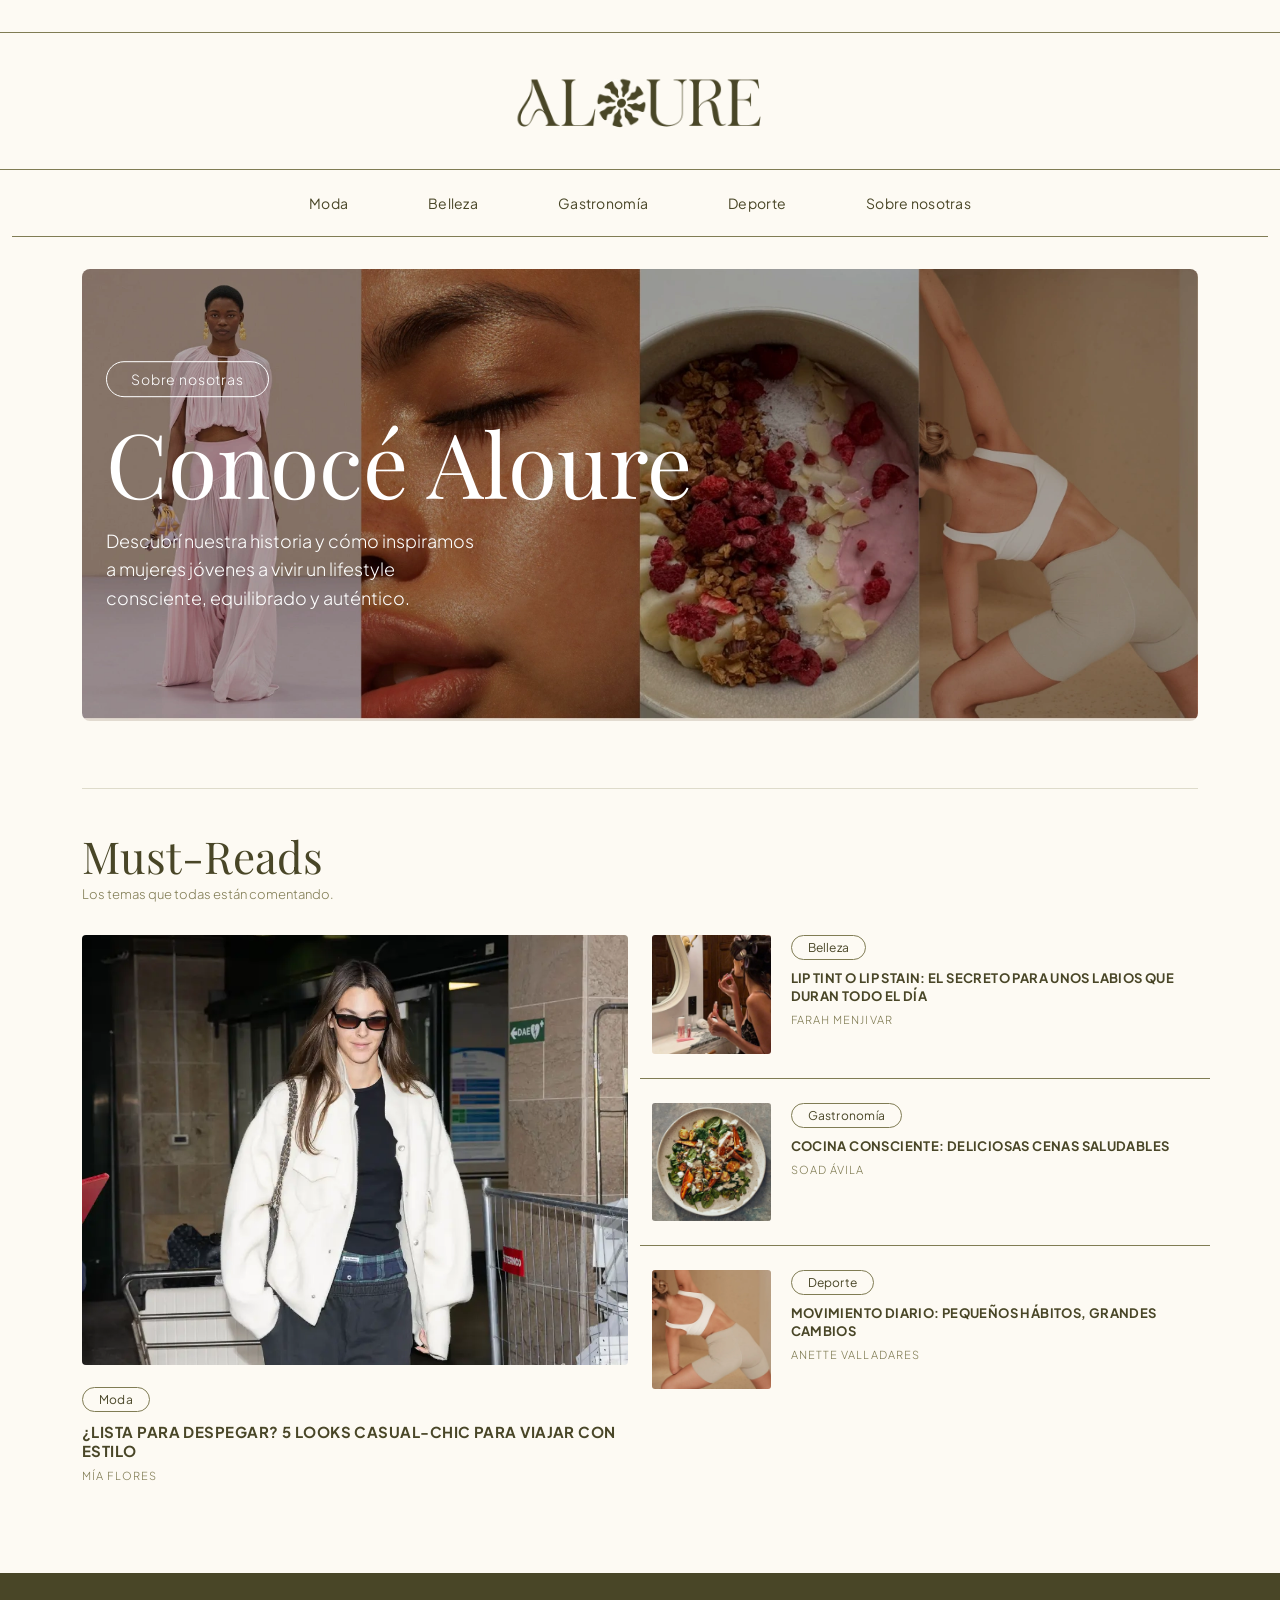
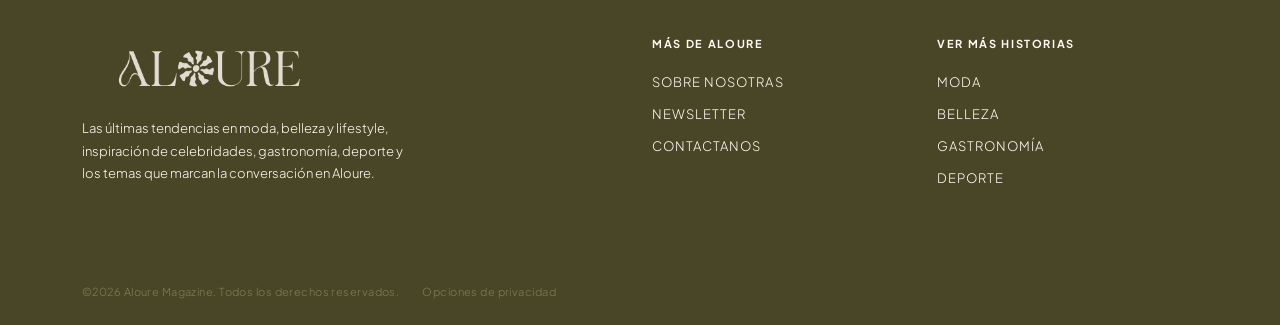
==== index.html @ c26150ba "Carga inicial de contenido Primer Avance Proyecto" ====
<!doctype html>
<html lang="es">
<head>
  <meta charset="UTF-8">
  <meta name="viewport" content="width=device-width, initial-scale=1.0">
  <title>Aloure Magazine | Inicio</title>
 <link href="css/bootstrap.min.css" rel="stylesheet">
	<link href="css/bootstrap-custom.css" rel="stylesheet">
  <link href="css/style.css" rel="stylesheet">
</head>

<body>

  <header>
    <section id="logo-header">
      <div class="container text-center">
        <img src="img/logoverde.png" href="index.html" alt="Aloure Magazine" class="logo-img">
      </div>
    </section>

    <div class="container-fluid">
      <nav id="navbar" class="navbar navbar-expand-lg navbar-light">
        <button class="navbar-toggler" type="button" data-bs-toggle="collapse"
          data-bs-target="#nav-menu" aria-controls="nav-menu"
          aria-expanded="false" aria-label="Toggle navigation">
          <span class="navbar-toggler-icon"></span>
        </button>
        <div class="collapse navbar-collapse justify-content-center" id="nav-menu">
          <ul class="navbar-nav">
            <li class="nav-item"><a class="nav-link" href="moda.html">Moda</a></li>
            <li class="nav-item"><a class="nav-link" href="#">Belleza</a></li>
            <li class="nav-item"><a class="nav-link" href="gastronomia.html">Gastronomía</a></li>
            <li class="nav-item"><a class="nav-link" href="#">Deporte</a></li>
            <li class="nav-item"><a class="nav-link" href="#">Sobre nosotras</a></li>
          </ul>
        </div>
      </nav>
    </div>

  </header>

  <section id="hero">
    <div class="container">
      <div id="hero-contenido">
        <a href="#" class="btn-hero">Sobre nosotras</a>
        <h1>Conocé Aloure</h1>
        <p>Descubrí nuestra historia y cómo inspiramos a mujeres jóvenes a vivir un lifestyle consciente, equilibrado y auténtico.</p>
      </div>
      <img src="img/banner-inicio.webp" alt="Conocé Aloure" class="img-fluid w-100">
    </div>
  </section>

  <section id="must-reads">
    <div class="container">
      <hr class="divider">

      <div class="header-seccion">
        <h2>Must-Reads</h2>
        <p>Los temas que todas están comentando.</p>
      </div>

      <div class="row">

        <article class="col-lg-6 col-sm-12 col-12">
          <div class="feature-card">
            <img src="img/must-read.webp" alt="Portada preview Moda" class="img-fluid w-100 feature-card-img">
            <div class="feature-card-body">
              <span class="tag">Moda</span>
              <h3>¿Lista para despegar? 5 looks casual-chic para viajar con estilo</h3>
              <p class="autor">Mía Flores</p>
            </div>
          </div>
        </article>

		  
        <article class="col-lg-6 col-sm-12 col-12 align-self-start">

          <div class="side-card row">
            <div class="col-lg-3 col-sm-3 col-3">
              <img src="img/must-read-belleza.webp" alt="Portada preview Belleza" class="img-fluid side-card-img">
            </div>
            <div class="col-lg-9 col-sm-9 col-9 side-card-body">
              <span class="tag">Belleza</span>
              <h4>Lip Tint o Lip Stain: el secreto para unos labios que duran todo el día</h4>
              <p class="autor">Farah Menjivar</p>
            </div>
          </div>

          <div class="side-card row">
            <div class="col-lg-3 col-sm-3 col-3">
              <img src="img/must-read-gastro.webp" alt="Portada preview Gastronomía" class="img-fluid side-card-img">
            </div>
            <div class="col-lg-9 col-sm-9 col-9 side-card-body">
              <span class="tag">Gastronomía</span>
              <h4>Cocina consciente: deliciosas cenas saludables</h4>
              <p class="autor">Soad Ávila</p>
            </div>
          </div>

          <div class="side-card row">
            <div class="col-lg-3 col-sm-3 col-3">
              <img src="img/must-read-deporte.webp" alt="Deporte" class="img-fluid side-card-img">
            </div>
            <div class="col-lg-9 col-sm-9 col-9 side-card-body">
              <span class="tag">Deporte</span>
              <h4>Movimiento diario: pequeños hábitos, grandes cambios</h4>
              <p class="autor">Anette Valladares</p>
            </div>
          </div>

        </article>

      </div>
    </div>
  </section>

  <section id="footer">
    <div class="container">
      <div class="row">

        <article class="col-lg-6 col-sm-12 col-12 footer-brand">
          <img src="img/logoblanco.png" alt="Aloure" class="footer-logo-img">
          <p>Las últimas tendencias en moda, belleza y lifestyle, inspiración de celebridades, gastronomía, deporte y los temas que marcan la conversación en Aloure.</p>
        </article>

        <article class="col-lg-3 col-sm-6 col-6 footer-col">
          <h5>Más de Aloure</h5>
          <a href="#">Sobre nosotras</a>
          <a href="#">Newsletter</a>
          <a href="#">Contactanos</a>
        </article>

        <article class="col-lg-3 col-sm-6 col-6 footer-col">
          <h5>Ver más historias</h5>
          <a href="#">Moda</a>
          <a href="#">Belleza</a>
          <a href="#">Gastronomía</a>
          <a href="#">Deporte</a>
        </article>

      </div>
    </div>
  </section>


  <section id="footer-bottom">
    <div class="container">
      <p class="d-inline">©2026 Aloure Magazine. Todos los derechos reservados.</p>
      <p class="d-inline">Opciones de privacidad</p>
    </div>
  </section>

  <script src="https://cdn.jsdelivr.net/npm/bootstrap@5.3.3/dist/js/bootstrap.bundle.min.js"></script>

</body>
</html>
---- css/style.css ----
@import url('https://fonts.googleapis.com/css2?family=Playfair+Display:ital,wght@0,400;0,500;0,600;1,400&family=Plus+Jakarta+Sans:wght@300;400;500&display=swap');

:root {
  --color-crema:      #fdfaf3;
  --color-negro:      #1a1a0e;
  --color-oliva:      #494627;
  --color-dorado:     #807c54;
  --color-rosado:     #965580;
  --color-rosado-claro: #c47aab;
  --color-menu:       #494627;
  --color-menu-hover: #965580;
  --font-titulo:      'Playfair Display', serif;
  --font-cuerpo:      'Plus Jakarta Sans', sans-serif;
}


body {
  font-family: var(--font-cuerpo);
  background-color: #fdfaf3 !important;
  color: var(--color-negro);
  font-weight: 300;
}

#logo-header {
  border-top: 1px solid var(--color-dorado);
  border-bottom: 1px solid var(--color-dorado);
  background-color: var(--color-crema);
  margin-top: 32px;
  padding: 28px 0;
}

#logo-header .logo-img {
  height: 80px;
  width: auto;
}

#navbar {
  background-color: var(--color-crema);
  border-bottom: 1px solid var(--color-dorado);
}

#navbar .nav-link {
  color: var(--color-menu);
  font-size: 14px;
  letter-spacing: 0.02em;
  font-weight: 400;
  padding: 16px 40px;
  transition: color 0.3s ease;
}

#navbar .nav-link:hover {
  color: var(--color-menu-hover);
}

#hero {
  margin-top: 32px;
  position: relative;
}

#hero .container {
  position: relative;
}

#hero-contenido {
  position: absolute;
  top: 50%;
  left: 12px;
  padding-left: 24px;
  transform: translateY(-50%);
  z-index: 10;
  max-width: 700px;
}

#hero-contenido .btn-hero {
  display: inline-block;
  border: 1px solid #fff;
  border-radius: 20px;
  color: #fff;
  text-decoration: none;
  font-size: 14px;
  letter-spacing: 0.06em;
  padding: 8px 24px;
  margin-bottom: 20px;
}

#hero img {
  border-radius: 8px;
  display: block;
}

#hero-contenido h1 {
  font-family: var(--font-titulo);
  font-size: clamp(48px, 7vw, 90px);
  font-weight: 400;
  color: #fff;
  line-height: 1;
  margin-bottom: 20px;
}

#hero-contenido p {
  font-size: clamp(13px, 1.4vw, 18px);
  color: #fff;
  max-width: 380px;
  line-height: 1.6;
}

#must-reads {
  padding: 4% 0 5%;
}

#must-reads .divider {
  border: none;
  border-top: 1px solid var(--color-dorado);
  margin-bottom: 4%;
}

#must-reads .header-seccion {
  margin-bottom: 3%;
}

#must-reads .header-seccion h2 {
  font-family: var(--font-titulo);
  font-size: 44px;
  font-weight: 400;
  line-height: 1;
  color: var(--color-oliva);
}

#must-reads .header-seccion p {
  font-size: 13px;
  color: var(--color-dorado);
  margin-top: 6px;
}

#must-reads .tag {
  display: inline-block;
  border: 1px solid var(--color-dorado);
  border-radius: 20px;
  padding: 4px 16px;
  font-size: 12px;
  letter-spacing: 0.02em;
  color: var(--color-oliva);
  margin-bottom: 10px;
  font-weight: 400;
}

#must-reads .feature-card {
  cursor: pointer;
}

#must-reads .feature-card-img {
  width: 100%;
  height: 430px;
  object-fit: cover;
  border-radius: 4px;
  display: block;
}

#must-reads .feature-card-body {
  padding: 4% 0 2%;
}

#must-reads .feature-card h3 {
  font-size: 15px;
  font-weight: 700;
  line-height: 1.3;
  text-transform: uppercase;
  letter-spacing: 0.03em;
  margin-bottom: 8px;
  color: var(--color-oliva);
  transition: color 0.3s ease;
}

#must-reads .feature-card .autor {
  font-size: 11px;
  color: var(--color-dorado);
  letter-spacing: 0.1em;
  text-transform: uppercase;
}

#must-reads .side-card {
  cursor: pointer;
  border-bottom: 1px solid var(--color-dorado);
  padding-top: 24px;
  padding-bottom: 24px;
}

#must-reads .side-card:first-child {
  padding-top: 0;
}

#must-reads .side-card:last-child {
  border-bottom: none;
}

#must-reads .side-card-img {
  width: 100%;
  aspect-ratio: 1 / 1;
  object-fit: cover;
  border-radius: 3px;
  display: block;
}

#must-reads .side-card-body {
  padding-left: 8px;
}

#must-reads .side-card-body h4 {
  font-size: 13px;
  font-weight: 700;
  text-transform: uppercase;
  letter-spacing: 0.03em;
  line-height: 1.35;
  margin-bottom: 8px;
  color: var(--color-oliva);
  transition: color 0.3s ease;
}

#must-reads .side-card:hover .side-card-body h4 {
  color: var(--color-rosado);
}

#must-reads .feature-card:hover h3 {
  color: var(--color-rosado);
}

#must-reads .side-card-body .autor {
  font-size: 11px;
  color: var(--color-dorado);
  letter-spacing: 0.1em;
  text-transform: uppercase;
}

#hero-moda {
  padding-top: 40px;
}

#hero-moda-inner {
  position: relative;
  overflow: hidden;
}

#hero-moda-img img {
  width: 100%;
  display: block;
  object-fit: cover;
}

#intro-moda {
  padding: 3% 0;
}

#intro-moda p {
  font-size: 18px;
  line-height: 1.8;
  color: var(--color-negro);
  max-width: 100%;
}

.seccion-articulo {
  padding: 1% 0 5%;
}

.seccion-articulo .divider {
  border: none;
  border-top: 1px solid var(--color-dorado);
  margin-bottom: 2%;
}

.seccion-articulo .header-seccion {
  margin-bottom: 2%;
}

.seccion-articulo .header-seccion h2 {
  font-family: var(--font-titulo);
  font-size: 44px;
  font-weight: 400;
  line-height: 1;
  color: var(--color-oliva);
}

.seccion-articulo .header-seccion p {
  font-size: 13px;
  color: var(--color-dorado);
  margin-top: 6px;
}

.seccion-articulo .articulo-img {
  width: 100%;
  height: auto;
  display: block;
  border-radius: 4px;
}

.seccion-articulo .articulo-body {
  display: flex;
  flex-direction: column;
  justify-content: flex-start;
  padding-left: 5%;
  padding-top: 0;
}

.seccion-articulo .tag {
  display: inline-block;
  border: 1px solid var(--color-dorado);
  border-radius: 20px;
  padding: 7px 24px;
  font-size: 15px;
  letter-spacing: 0.02em;
  color: var(--color-oliva);
  margin-bottom: 18px;
  font-weight: 400;
  width: fit-content;
}

.seccion-articulo .articulo-body h3 {
  font-family: var(--font-cuerpo);
  font-size: 21px;
  font-weight: 700;
  text-transform: uppercase;
  letter-spacing: 0.03em;
  line-height: 1.3;
  color: var(--color-oliva);
  margin-bottom: 16px;
  transition: color 0.3s ease;
}

.seccion-articulo .articulo-body:hover h3 {
  color: var(--color-rosado);
}

.seccion-articulo .articulo-desc {
  font-size: 17px;
  color: var(--color-negro);
  line-height: 1.7;
  margin-bottom: 18px;
}

.seccion-articulo .autor {
  font-size: 15px;
  color: var(--color-dorado);
  letter-spacing: 0.1em;
  text-transform: uppercase;
}

#footer {
  background-color: var(--color-oliva);
  color: var(--color-crema);
  padding: 5% 0 4%;
}

#footer .footer-logo-img {
  height: 60px;
  width: auto;
  display: block;
  margin-bottom: 20px;
}

#footer .footer-brand p {
  font-size: 13px;
  line-height: 1.75;
  color: var(--color-crema);
  max-width: 340px;
}

#footer .footer-col h5 {
  font-size: 11px;
  letter-spacing: 0.15em;
  text-transform: uppercase;
  color: var(--color-crema);
  margin-bottom: 24px;
  font-weight: 700;
}

#footer .footer-col a {
  display: block;
  color: var(--color-crema);
  text-decoration: none;
  font-size: 13px;
  letter-spacing: 0.08em;
  text-transform: uppercase;
  margin-bottom: 16px;
}

#footer .footer-col a:hover {
  color: var(--color-rosado-claro);
}

#footer-bottom {
  background-color: var(--color-oliva);
  padding: 2% 0;
}

#footer-bottom p {
  font-size: 11px;
  color: var(--color-dorado);
  letter-spacing: 0.04em;
  margin-right: 20px;
}

#hero-gastro-titulo {
  position: absolute;
  top: 50%;
  left: 0;
  right: 0;
  transform: translateY(-50%);
  background-color: var(--color-oliva);
  padding: 20px 0;
  text-align: center;
  z-index: 2;
}

#hero-gastro-titulo h1 {
  font-family: var(--font-titulo);
  font-style: italic;
  font-size: clamp(48px, 8vw, 100px);
  font-weight: 400;
  color: #fff;
  margin: 0;
  line-height: 1;
}

#intro-gastro {
  padding: 3% 0;
}
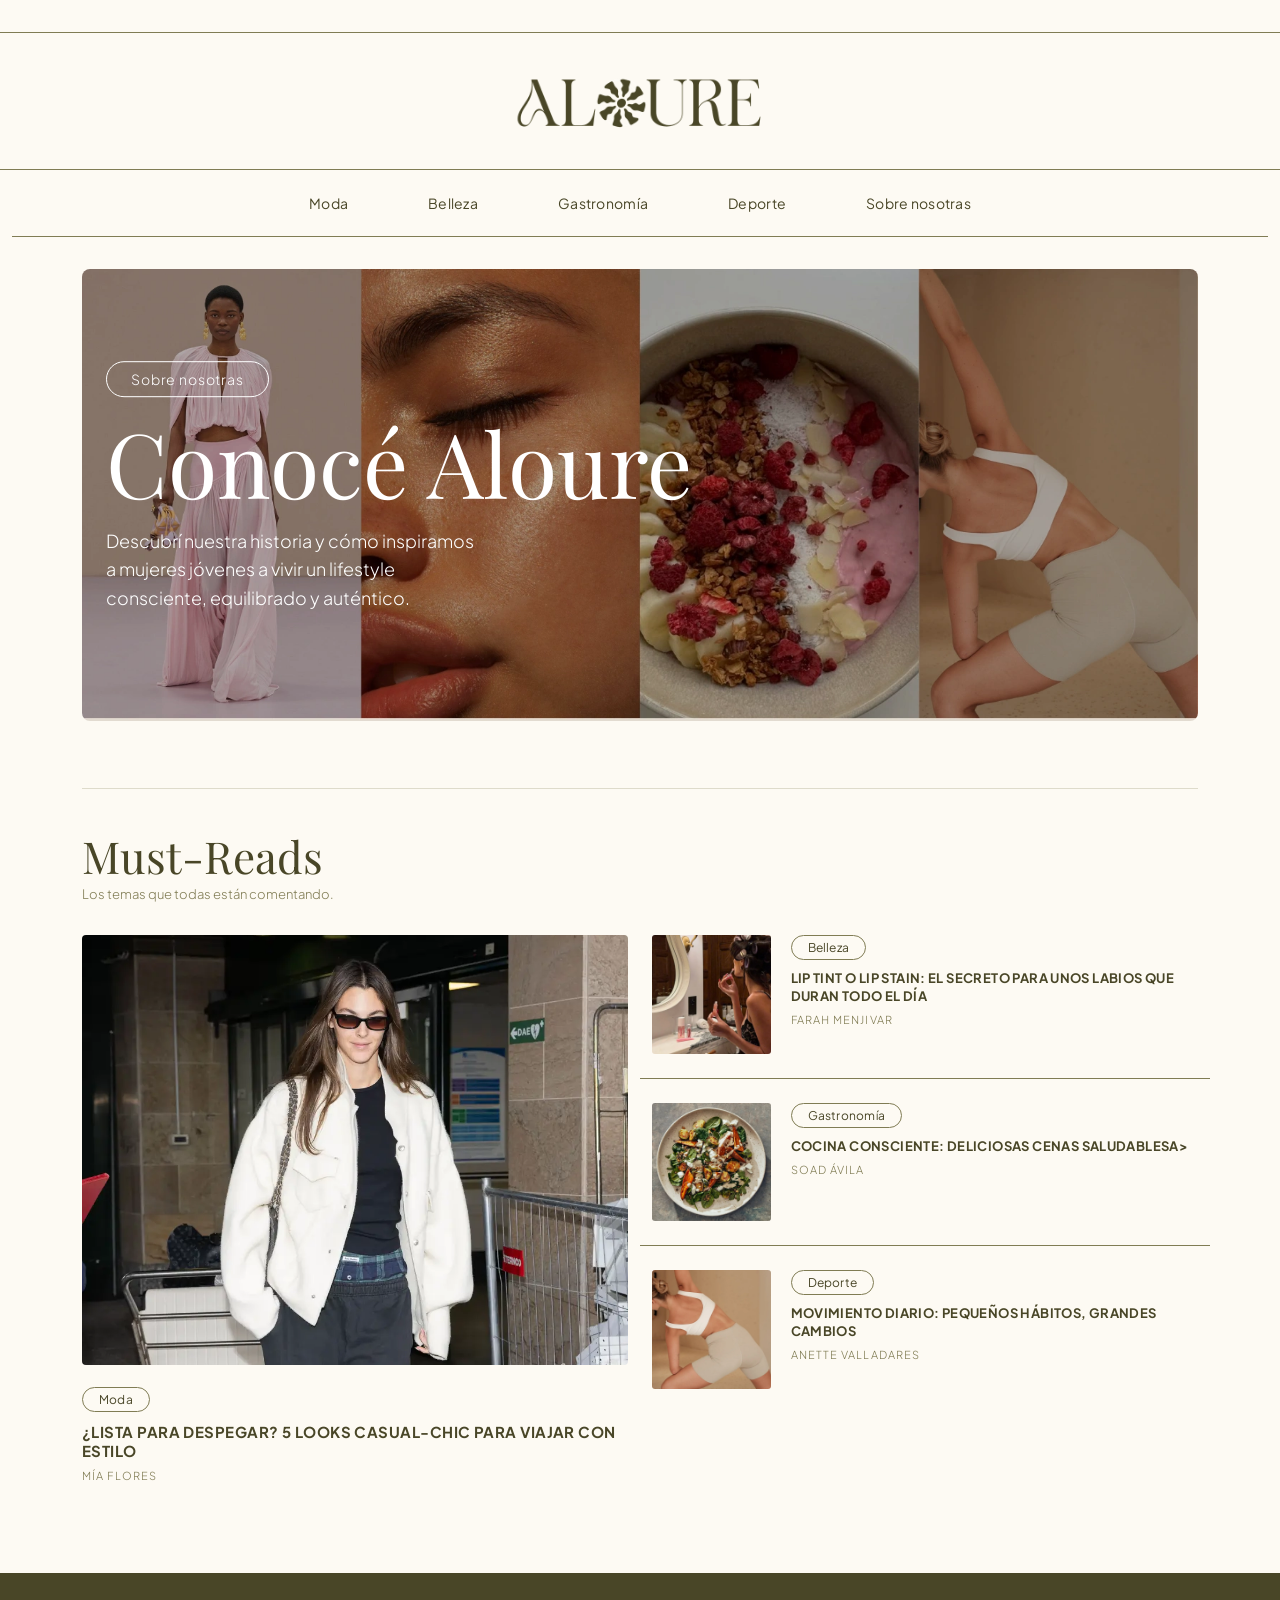
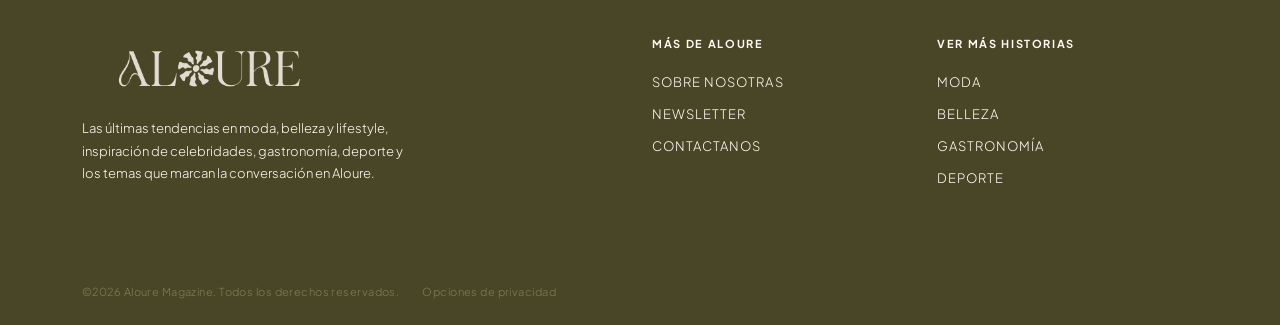
==== commit 118cc23f: "Update index.html" ====
--- a/index.html
+++ b/index.html
@@ -5,7 +5,6 @@
   <meta name="viewport" content="width=device-width, initial-scale=1.0">
   <title>Aloure Magazine | Inicio</title>
  <link href="css/bootstrap.min.css" rel="stylesheet">
-	<link href="css/bootstrap-custom.css" rel="stylesheet">
   <link href="css/style.css" rel="stylesheet">
 </head>
 
@@ -28,10 +27,10 @@
         <div class="collapse navbar-collapse justify-content-center" id="nav-menu">
           <ul class="navbar-nav">
             <li class="nav-item"><a class="nav-link" href="moda.html">Moda</a></li>
-            <li class="nav-item"><a class="nav-link" href="#">Belleza</a></li>
+            <li class="nav-item"><a class="nav-link" href="belleza.html">Belleza</a></li>
             <li class="nav-item"><a class="nav-link" href="gastronomia.html">Gastronomía</a></li>
-            <li class="nav-item"><a class="nav-link" href="#">Deporte</a></li>
-            <li class="nav-item"><a class="nav-link" href="#">Sobre nosotras</a></li>
+            <li class="nav-item"><a class="nav-link" href="deporte.html">Deporte</a></li>
+            <li class="nav-item"><a class="nav-link" href="sobrenosotras.html">Sobre nosotras</a></li>
           </ul>
         </div>
       </nav>
@@ -42,7 +41,7 @@
   <section id="hero">
     <div class="container">
       <div id="hero-contenido">
-        <a href="#" class="btn-hero">Sobre nosotras</a>
+        <a href="sobrenosotras.html" class="btn-hero">Sobre nosotras</a>
         <h1>Conocé Aloure</h1>
         <p>Descubrí nuestra historia y cómo inspiramos a mujeres jóvenes a vivir un lifestyle consciente, equilibrado y auténtico.</p>
       </div>
@@ -66,7 +65,7 @@
             <img src="img/must-read.webp" alt="Portada preview Moda" class="img-fluid w-100 feature-card-img">
             <div class="feature-card-body">
               <span class="tag">Moda</span>
-              <h3>¿Lista para despegar? 5 looks casual-chic para viajar con estilo</h3>
+              <h3><a href="articulo-moda.html" class="articulo-link">¿Lista para despegar? 5 looks casual-chic para viajar con estilo</a></h3>
               <p class="autor">Mía Flores</p>
             </div>
           </div>
@@ -81,7 +80,7 @@
             </div>
             <div class="col-lg-9 col-sm-9 col-9 side-card-body">
               <span class="tag">Belleza</span>
-              <h4>Lip Tint o Lip Stain: el secreto para unos labios que duran todo el día</h4>
+              <h4><a href="articulo-belleza.html" class="articulo-link">Lip Tint o Lip Stain: el secreto para unos labios que duran todo el día</a></h4>
               <p class="autor">Farah Menjivar</p>
             </div>
           </div>
@@ -92,7 +91,7 @@
             </div>
             <div class="col-lg-9 col-sm-9 col-9 side-card-body">
               <span class="tag">Gastronomía</span>
-              <h4>Cocina consciente: deliciosas cenas saludables</h4>
+              <h4><a href="articulo-gastronomia.html" class="articulo-link">Cocina consciente: deliciosas cenas saludables</a>a></h4>
               <p class="autor">Soad Ávila</p>
             </div>
           </div>
@@ -103,7 +102,7 @@
             </div>
             <div class="col-lg-9 col-sm-9 col-9 side-card-body">
               <span class="tag">Deporte</span>
-              <h4>Movimiento diario: pequeños hábitos, grandes cambios</h4>
+              <h4><a href="articulo-deporte.html" class="articulo-link">Movimiento diario: pequeños hábitos, grandes cambios</a></h4>
               <p class="autor">Anette Valladares</p>
             </div>
           </div>
@@ -125,17 +124,17 @@
 
         <article class="col-lg-3 col-sm-6 col-6 footer-col">
           <h5>Más de Aloure</h5>
-          <a href="#">Sobre nosotras</a>
+          <a href="sobrenosotras.html">Sobre nosotras</a>
           <a href="#">Newsletter</a>
-          <a href="#">Contactanos</a>
+          <a href="sobrenosotras.html">Contactanos</a>
         </article>
 
         <article class="col-lg-3 col-sm-6 col-6 footer-col">
           <h5>Ver más historias</h5>
-          <a href="#">Moda</a>
-          <a href="#">Belleza</a>
-          <a href="#">Gastronomía</a>
-          <a href="#">Deporte</a>
+          <a href="moda.html">Moda</a>
+          <a href="belleza.html">Belleza</a>
+          <a href="gastronomia.html">Gastronomía</a>
+          <a href="deporte.html">Deporte</a>
         </article>
 
       </div>
@@ -152,5 +151,15 @@
 
   <script src="https://cdn.jsdelivr.net/npm/bootstrap@5.3.3/dist/js/bootstrap.bundle.min.js"></script>
 
+	<script async src="https://www.googletagmanager.com/gtag/js?id=G-PDXMVX2MLP"></script>
+	
+<script>
+  window.dataLayer = window.dataLayer || [];
+  function gtag(){dataLayer.push(arguments);}
+  gtag('js', new Date());
+
+  gtag('config', 'G-PDXMVX2MLP');
+</script>
+
 </body>
-</html>+</html>
--- a/css/style.css
+++ b/css/style.css
@@ -1,18 +1,17 @@
 @import url('https://fonts.googleapis.com/css2?family=Playfair+Display:ital,wght@0,400;0,500;0,600;1,400&family=Plus+Jakarta+Sans:wght@300;400;500&display=swap');
 
 :root {
-  --color-crema:      #fdfaf3;
-  --color-negro:      #1a1a0e;
-  --color-oliva:      #494627;
-  --color-dorado:     #807c54;
-  --color-rosado:     #965580;
+  --color-crema:        #fdfaf3;
+  --color-negro:        #1a1a0e;
+  --color-oliva:        #494627;
+  --color-dorado:       #807c54;
+  --color-rosado:       #965580;
   --color-rosado-claro: #c47aab;
-  --color-menu:       #494627;
-  --color-menu-hover: #965580;
-  --font-titulo:      'Playfair Display', serif;
-  --font-cuerpo:      'Plus Jakarta Sans', sans-serif;
-}
-
+  --color-menu:         #494627;
+  --color-menu-hover:   #965580;
+  --font-titulo:        'Playfair Display', serif;
+  --font-cuerpo:        'Plus Jakarta Sans', sans-serif;
+}
 
 body {
   font-family: var(--font-cuerpo);
@@ -50,6 +49,10 @@
 
 #navbar .nav-link:hover {
   color: var(--color-menu-hover);
+}
+
+#navbar .nav-activo {
+  font-weight: 700;
 }
 
 #hero {
@@ -104,6 +107,7 @@
   line-height: 1.6;
 }
 
+
 #must-reads {
   padding: 4% 0 5%;
 }
@@ -342,6 +346,7 @@
   letter-spacing: 0.1em;
   text-transform: uppercase;
 }
+
 
 #footer {
   background-color: var(--color-oliva);
@@ -422,4 +427,366 @@
 
 #intro-gastro {
   padding: 3% 0;
-}+}
+
+#hero-belleza {
+  padding-top: 40px;
+}
+
+#hero-belleza-inner {
+  position: relative;
+  overflow: hidden;
+}
+
+#hero-belleza-img img {
+  width: 100%;
+  display: block;
+  object-fit: cover;
+}
+
+#hero-belleza-titulo {
+  background-color: var(--color-oliva);
+  padding: 20px 0;
+  text-align: center;
+}
+
+#hero-belleza-titulo h1 {
+  font-family: var(--font-titulo);
+  font-style: italic;
+  font-size: clamp(48px, 8vw, 100px);
+  font-weight: 400;
+  color: #fff;
+  margin: 0;
+  line-height: 1;
+}
+
+#intro-belleza {
+  padding: 3% 0;
+}
+
+#intro-belleza p {
+  font-size: 18px;
+  line-height: 1.8;
+  color: var(--color-negro);
+  max-width: 100%;
+}
+
+#navbar .nav-sobre-activo {
+  font-weight: 700;
+}
+
+ 
+#sobre-hero {
+  padding-top: 40px;
+  padding-bottom: 0;
+}
+ 
+#sobre-titulo {
+  font-family: var(--font-titulo);
+  font-size: clamp(32px, 4vw, 48px);
+  font-weight: 600;
+  color: var(--color-oliva);
+  text-align: center;
+  margin-bottom: 20px;
+}
+ 
+#sobre-banner-img {
+  width: 100%;
+  display: block;
+  object-fit: cover;
+  border-radius: 4px;
+}
+ 
+.sobre-seccion {
+  padding: 1.5% 0;
+}
+ 
+.sobre-divider {
+  border: none;
+  border-top: 1px solid var(--color-dorado);
+  margin-bottom: 16px;
+}
+ 
+.sobre-subtitulo {
+  font-family: var(--font-titulo);
+  font-style: italic;
+  font-size: clamp(24px, 3vw, 36px);
+  font-weight: 400;
+  color: var(--color-oliva);
+  margin-bottom: 12px;
+  line-height: 1.2;
+}
+ 
+.sobre-texto {
+  font-family: var(--font-cuerpo);
+  font-size: 15px;
+  font-weight: 300;
+  line-height: 1.65;
+  color: var(--color-negro);
+  margin-bottom: 8px;
+}
+ 
+ 
+.sobre-valor {
+  margin-bottom: 10px;
+}
+ 
+.sobre-valor-nombre {
+  font-family: var(--font-cuerpo);
+  font-size: 15px;
+  font-weight: 700;
+  color: var(--color-negro);
+  margin-bottom: 1px;
+}
+ 
+ 
+.sobre-contacto-cards {
+  margin-top: 20px;
+  margin-bottom: 40px;
+}
+ 
+.contacto-card {
+  background-color: var(--color-oliva);
+  padding: 28px 24px;
+  text-align: center;
+  border-radius: 4px;
+}
+ 
+.contacto-icono {
+  font-size: 32px;
+  color: #fff;
+  margin-bottom: 12px;
+  display: block;
+}
+ 
+.contacto-label {
+  font-family: var(--font-cuerpo);
+  font-size: 14px;
+  font-weight: 700;
+  color: #fff;
+  letter-spacing: 0.02em;
+  margin-bottom: 4px;
+}
+ 
+.contacto-dato {
+  font-family: var(--font-cuerpo);
+  font-size: 13px;
+  font-weight: 300;
+  color: #fff;
+  margin-bottom: 0;
+}
+ 
+ 
+#sobre-gracias {
+  font-family: var(--font-cuerpo);
+  font-size: 15px;
+  font-weight: 700;
+  color: var(--color-negro);
+  text-align: center;
+  margin-top: 4px;
+  margin-bottom: 30px;
+}
+
+a.articulo-link {
+  color: inherit;
+  text-decoration: none;
+}
+ 
+a.articulo-link:hover {
+  color: var(--color-rosado);
+}
+ 
+#articulo-header {
+  padding: 40px 0 0;
+  text-align: center;
+}
+ 
+.articulo-categoria {
+  font-family: var(--font-cuerpo);
+  font-size: 13px;
+  font-weight: 400;
+  letter-spacing: 0.12em;
+  color: var(--color-dorado);
+  margin-bottom: 12px;
+}
+ 
+.articulo-titulo {
+  font-family: var(--font-titulo);
+  font-size: clamp(32px, 5vw, 56px);
+  font-weight: 600;
+  color: var(--color-oliva);
+  line-height: 1.15;
+  margin-bottom: 16px;
+}
+ 
+.articulo-fecha {
+  font-family: var(--font-cuerpo);
+  font-size: 13px;
+  font-weight: 300;
+  color: var(--color-dorado);
+  margin-bottom: 0;
+}
+ 
+#articulo-banner {
+  padding: 24px 0 0;
+}
+ 
+.articulo-banner-img {
+  width: 100%;
+  display: block;
+  object-fit: cover;
+  border-radius: 4px;
+}
+ 
+#articulo-intro {
+  padding: 32px 0 8px;
+}
+ 
+.articulo-texto {
+  font-family: var(--font-cuerpo);
+  font-size: 15px;
+  font-weight: 300;
+  line-height: 1.75;
+  color: var(--color-negro);
+  margin-bottom: 16px;
+}
+ 
+.articulo-receta {
+  padding: 32px 0 8px;
+}
+ 
+.receta-separador {
+  display: flex;
+  align-items: center;
+  gap: 12px;
+  margin-bottom: 16px;
+}
+ 
+.receta-ornamento {
+  font-size: 18px;
+  color: var(--color-dorado);
+  letter-spacing: -2px;
+  white-space: nowrap;
+  flex-shrink: 0;
+}
+ 
+.receta-linea {
+  flex: 1;
+  border: none;
+  border-top: 1px solid var(--color-dorado);
+  margin: 0;
+}
+ 
+.receta-titulo {
+  font-family: var(--font-titulo);
+  font-style: italic;
+  font-size: clamp(22px, 3vw, 34px);
+  font-weight: 600;
+  color: var(--color-oliva);
+  line-height: 1.2;
+  margin-bottom: 12px;
+}
+ 
+.receta-contenido {
+  margin-top: 16px;
+}
+ 
+.receta-info {
+  padding-right: 40px;
+}
+ 
+.receta-subtitulo {
+  font-family: var(--font-titulo);
+  font-style: italic;
+  font-size: 17px;
+  font-weight: 600;
+  color: var(--color-oliva);
+  margin-top: 16px;
+  margin-bottom: 8px;
+}
+ 
+.receta-subtitulo:first-of-type {
+  margin-top: 0;
+}
+ 
+.receta-lista {
+  font-family: var(--font-cuerpo);
+  font-size: 15px;
+  font-weight: 300;
+  color: var(--color-negro);
+  line-height: 1.9;
+  padding-left: 20px;
+  margin-bottom: 0;
+}
+ 
+.receta-img {
+  width: 100%;
+  height: 320px;
+  object-fit: cover;
+  border-radius: 4px;
+  display: block;
+}
+ 
+#articulo-cierre {
+  padding: 40px 0 32px;
+}
+ 
+.cierre-header {
+  display: flex;
+  align-items: center;
+  gap: 24px;
+  margin-bottom: 24px;
+}
+ 
+.cierre-titulo {
+  font-family: var(--font-titulo);
+  font-style: italic;
+  font-size: clamp(26px, 3.5vw, 40px);
+  font-weight: 600;
+  color: var(--color-oliva);
+  white-space: nowrap;
+  margin: 0;
+  flex-shrink: 0;
+}
+ 
+.cierre-linea {
+  flex: 1;
+  border: none;
+  border-top: 1px solid var(--color-dorado);
+  margin: 0;
+}
+ 
+.cierre-divider {
+  border: none;
+  border-top: 1px solid var(--color-dorado);
+  margin-top: 32px;
+}
+
+#articulo-cuerpo {
+  padding: 20px 0 8px;
+}
+ 
+.articulo-subtitulo {
+  font-family: var(--font-titulo);
+  font-style: italic;
+  font-size: clamp(20px, 2.5vw, 28px);
+  font-weight: 600;
+  color: var(--color-oliva);
+  margin-top: 26px;
+  margin-bottom: 22px;
+  line-height: 1.2;
+}
+ 
+.articulo-img-centrada {
+  text-align: center;
+  margin: 32px 0;
+}
+ 
+.articulo-img-interior {
+  width: 60%;
+  height: auto;
+  display: inline-block;
+  border-radius: 4px;
+  object-fit: cover;
+}
+ 
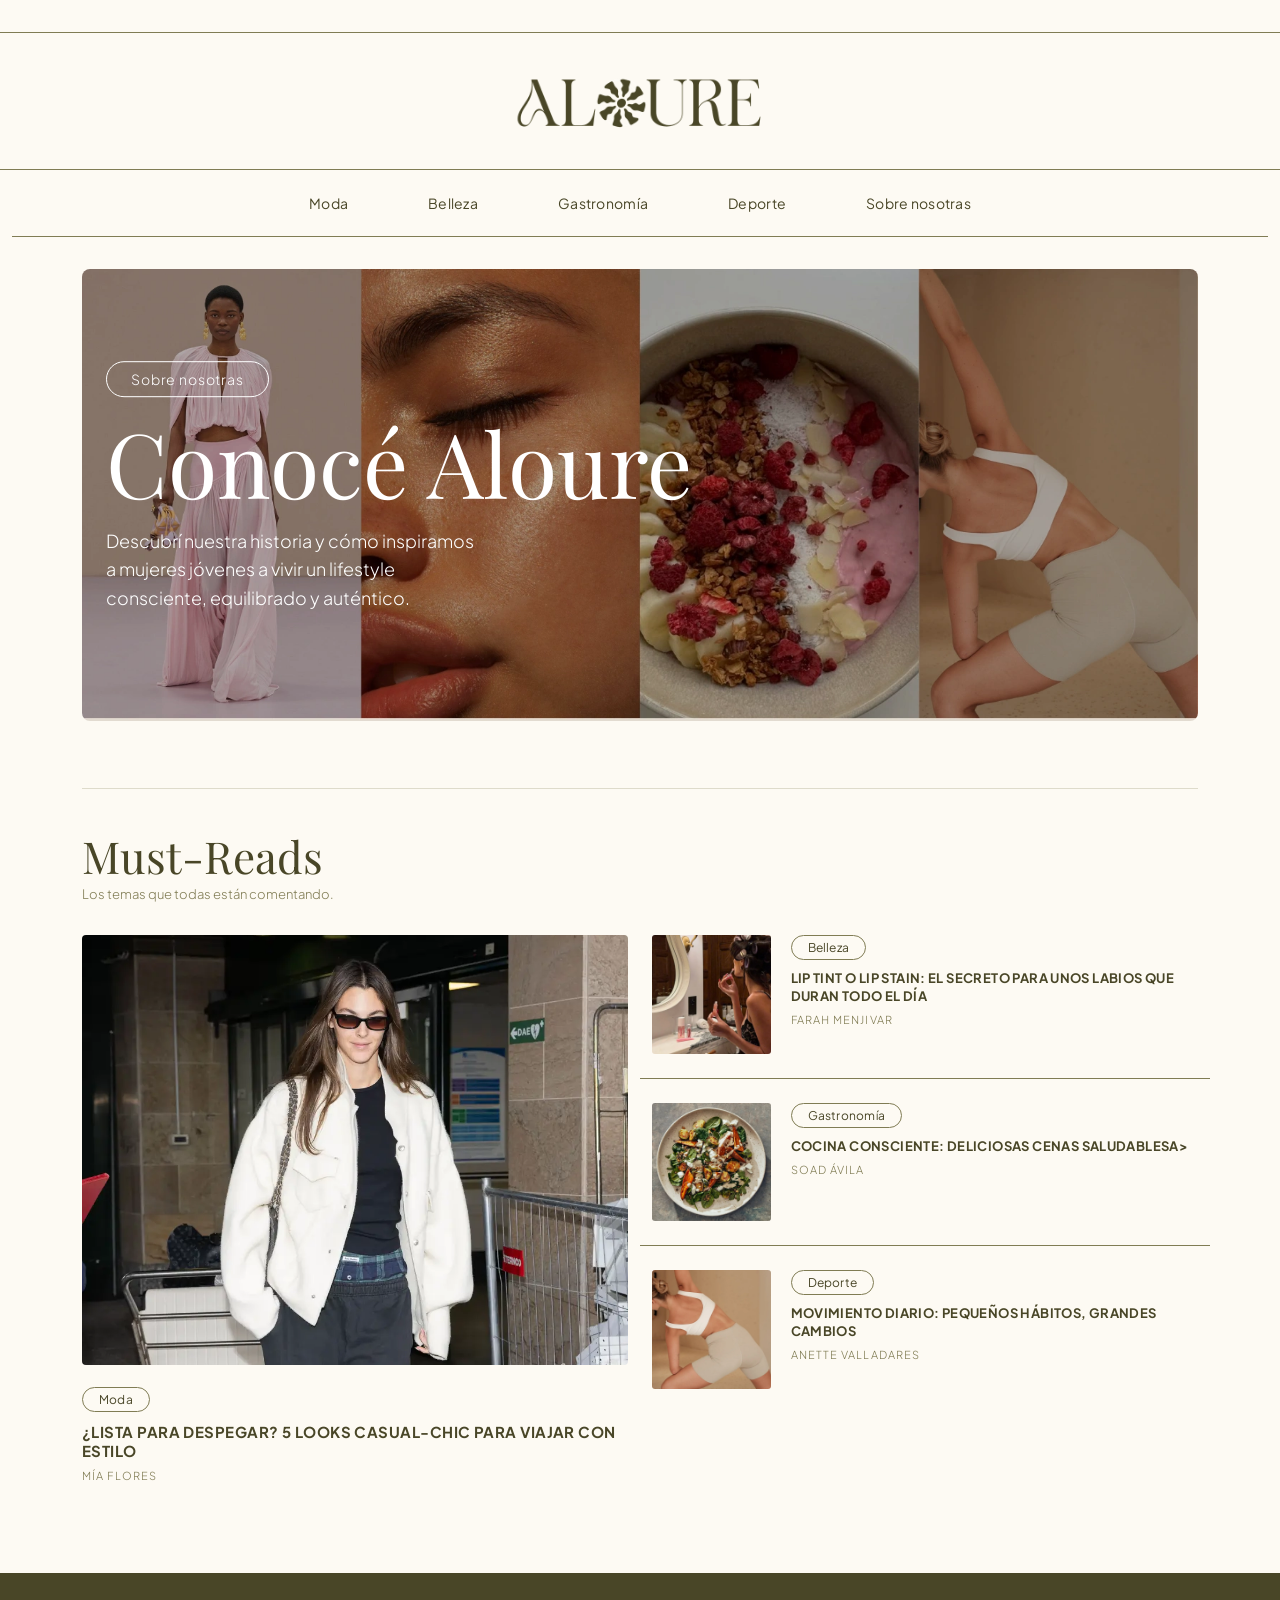
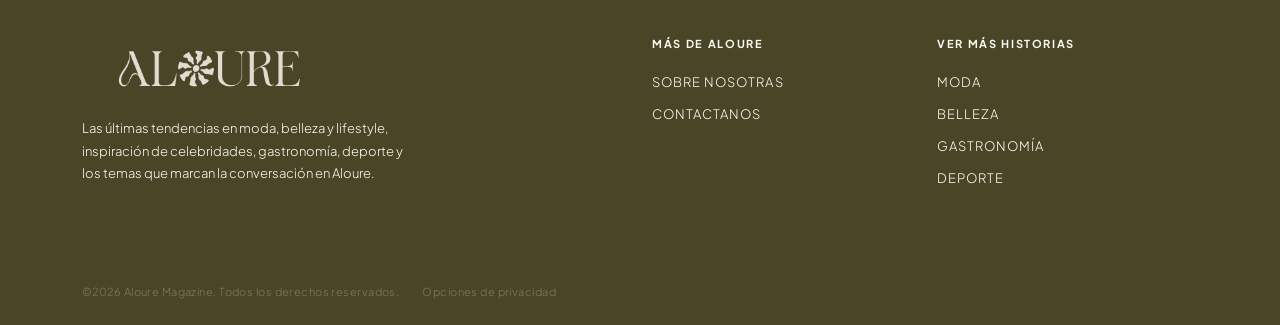
==== commit 7e4815b2: "Update index.html" ====
--- a/index.html
+++ b/index.html
@@ -125,7 +125,6 @@
         <article class="col-lg-3 col-sm-6 col-6 footer-col">
           <h5>Más de Aloure</h5>
           <a href="sobrenosotras.html">Sobre nosotras</a>
-          <a href="#">Newsletter</a>
           <a href="sobrenosotras.html">Contactanos</a>
         </article>
 
--- a/css/style.css
+++ b/css/style.css
@@ -789,4 +789,12 @@
   border-radius: 4px;
   object-fit: cover;
 }
- 
+
+.articulo-img-mediana {
+  width: 40%;
+  max-width: 400px;
+  height: auto;
+  display: inline-block;
+  border-radius: 4px;
+  object-fit: cover;
+}
